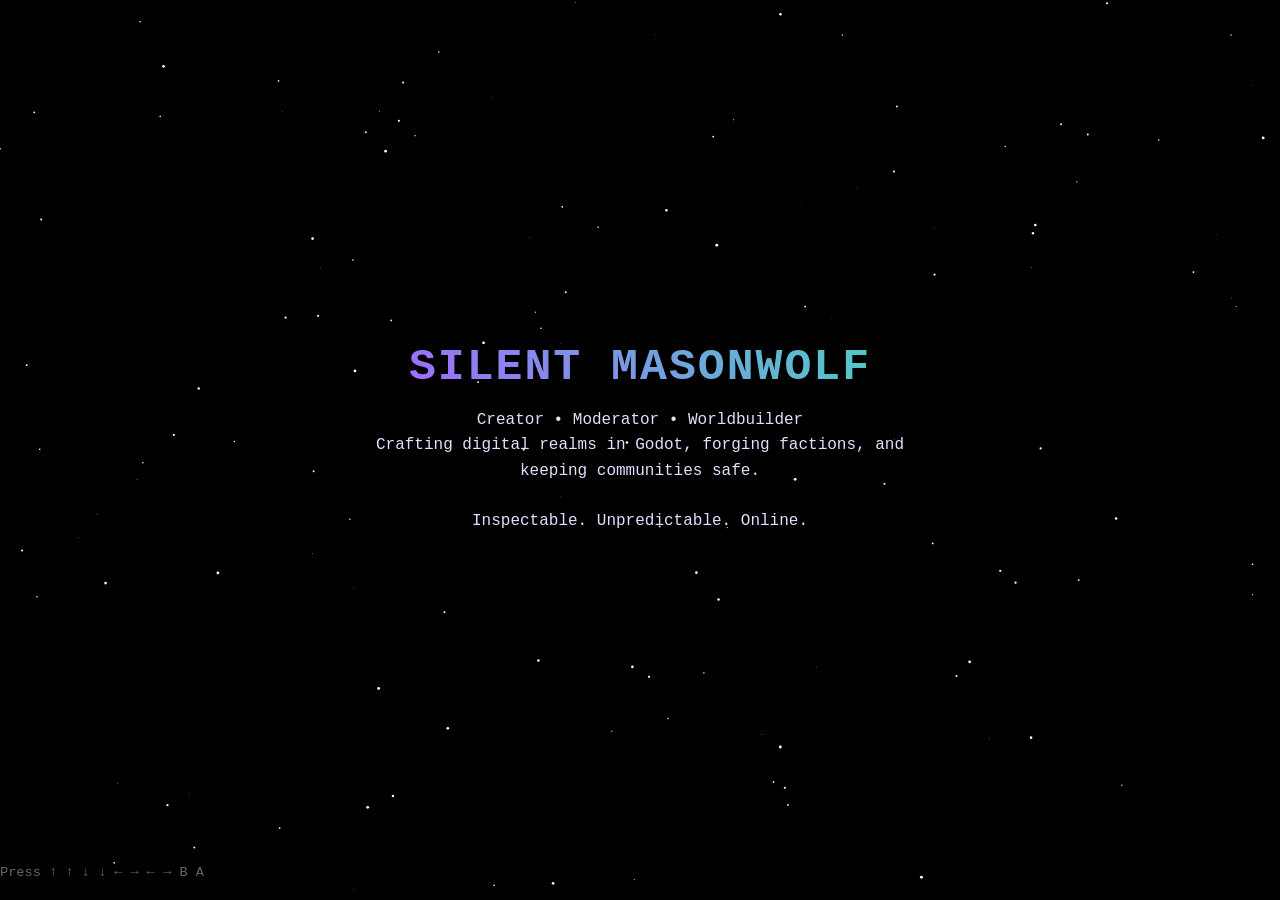
==== index.html @ 2a534006 "new stuff?" ====
<!DOCTYPE html>
<html lang="en">
<head>
  <meta charset="UTF-8" />
  <meta name="viewport" content="width=device-width, initial-scale=1.0" />
  <title>Silent Masonwolf</title>
  <meta name="description" content="Digital lair of a creator, moderator, and worldbuilder." />
  <link rel="stylesheet" href="style.css" />
</head>
<body>
  <canvas id="bg"></canvas>

  <div class="content">
    <h1 class="pulse">SILENT MASONWOLF</h1>
    <p>
      Creator • Moderator • Worldbuilder<br>
      Crafting digital realms in Godot, forging factions, and keeping communities safe.
    </p>
    <p>Inspectable. Unpredictable. Online.</p>
  </div>

  <div id="easter">🐺</div>
  <div class="secret">Press ↑ ↑ ↓ ↓ ← → ← → B A</div>

  <script src="script.js"></script>
</body>
</html>
---- style.css ----
* {
  margin: 0;
  padding: 0;
  box-sizing: border-box;
}

body {
  background: #0c0c14;
  color: #e0e0ff;
  font-family: 'Courier New', monospace;
  overflow: hidden;
  height: 100vh;
  position: relative;
}

canvas#bg {
  position: absolute;
  top: 0;
  left: 0;
  width: 100%;
  height: 100%;
  z-index: 0;
}

.content {
  position: relative;
  z-index: 10;
  text-align: center;
  padding: 2rem;
  display: flex;
  flex-direction: column;
  justify-content: center;
  align-items: center;
  height: 100vh;
}

h1 {
  font-size: 2.8rem;
  margin-bottom: 1rem;
  background: linear-gradient(45deg, #a06bff, #4ecdc4);
  -webkit-background-clip: text;
  background-clip: text;
  color: transparent;
  letter-spacing: 2px;
}

p {
  max-width: 600px;
  line-height: 1.6;
  margin-bottom: 1.5rem;
}

.pulse {
  animation: pulse 2s infinite;
}

@keyframes pulse {
  0% { opacity: 0.7; }
  50% { opacity: 1; }
  100% { opacity: 0.7; }
}

.secret {
  position: absolute;
  bottom: 20px;
  font-size: 0.85rem;
  color: #666;
}

#easter {
  display: none;
  position: absolute;
  top: 50%;
  left: 50%;
  transform: translate(-50%, -50%);
  font-size: 5rem;
  z-index: 100;
  pointer-events: none;
}
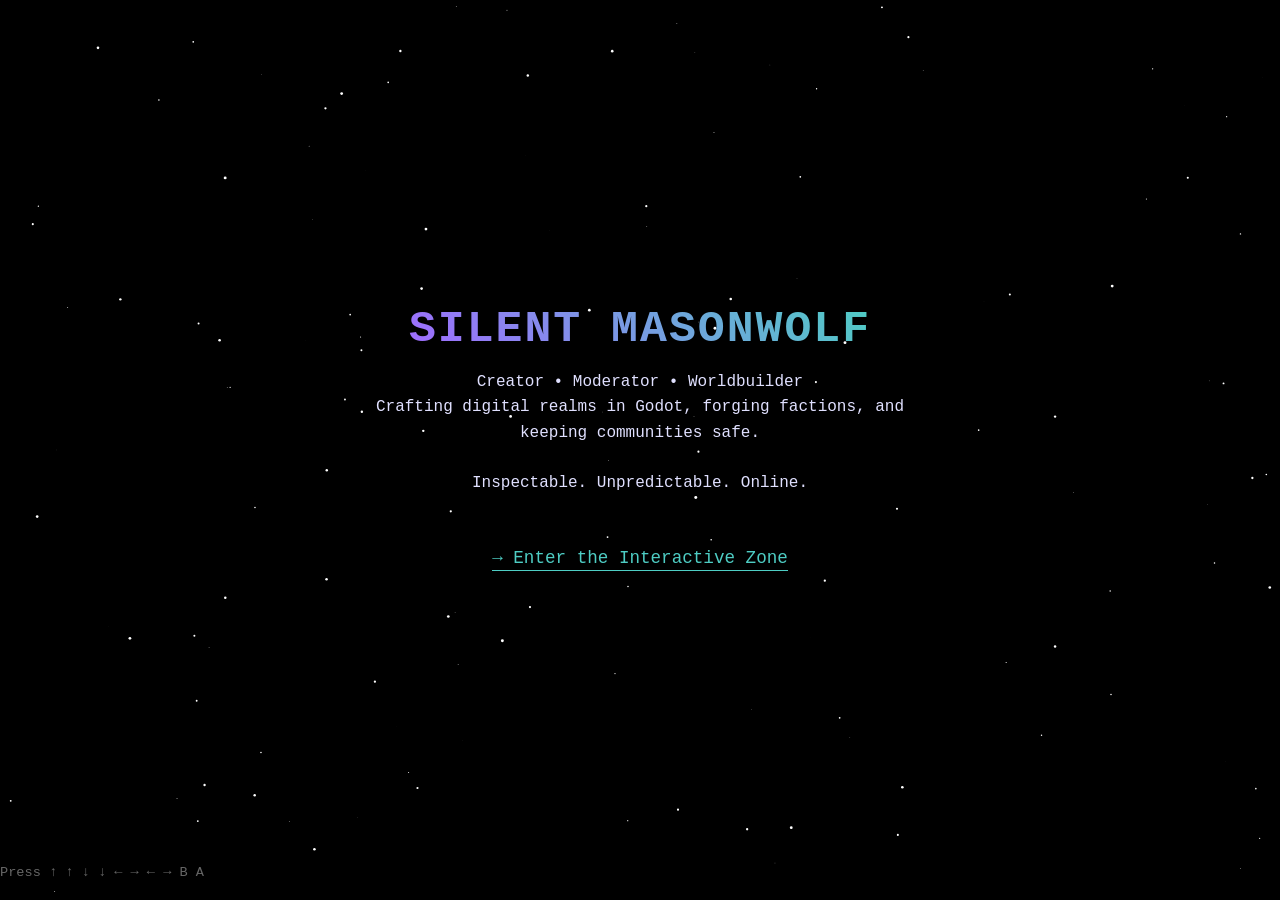
==== commit dbdfacfa: "Added more" ====
--- a/index.html
+++ b/index.html
@@ -17,6 +17,11 @@
       Crafting digital realms in Godot, forging factions, and keeping communities safe.
     </p>
     <p>Inspectable. Unpredictable. Online.</p>
+    
+    <!-- 🔗 New link to interactive page -->
+    <p class="interactive-link">
+      <a href="play.html">→ Enter the Interactive Zone</a>
+    </p>
   </div>
 
   <div id="easter">🐺</div>
--- a/style.css
+++ b/style.css
@@ -76,4 +76,23 @@
   font-size: 5rem;
   z-index: 100;
   pointer-events: none;
+}
+
+.interactive-link {
+  margin-top: 1.5rem;
+  font-size: 1.1rem;
+}
+
+.interactive-link a {
+  color: #4ecdc4;
+  text-decoration: none;
+  border-bottom: 1px solid #4ecdc4;
+  padding-bottom: 2px;
+  transition: all 0.3s ease;
+}
+
+.interactive-link a:hover {
+  color: #64ffda;
+  border-bottom-color: #64ffda;
+  transform: translateX(4px);
 }
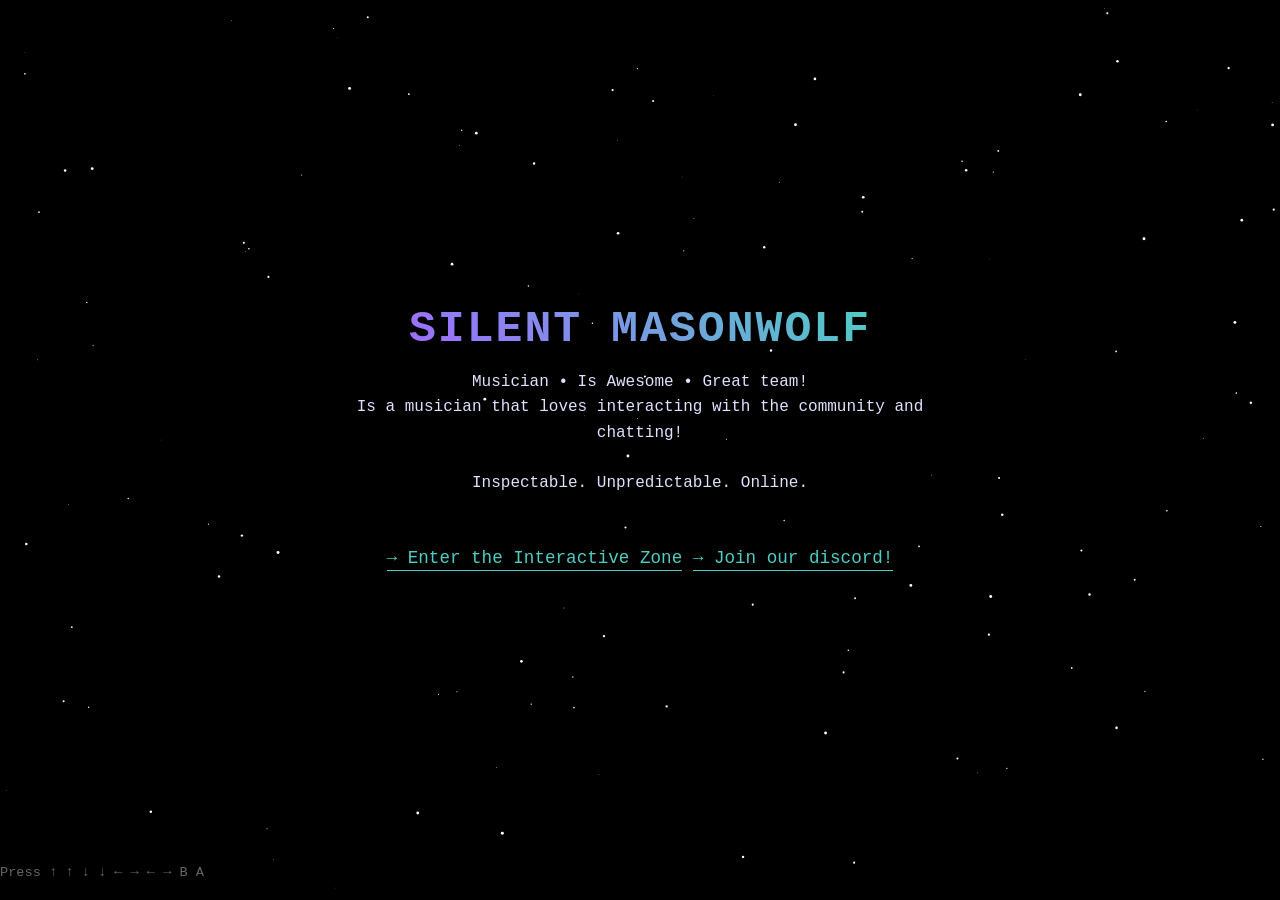
==== commit 673f6cae: "Fixed some stuff!" ====
--- a/index.html
+++ b/index.html
@@ -13,14 +13,15 @@
   <div class="content">
     <h1 class="pulse">SILENT MASONWOLF</h1>
     <p>
-      Creator • Moderator • Worldbuilder<br>
-      Crafting digital realms in Godot, forging factions, and keeping communities safe.
+      Musician • Is Awesome • Great team!<br>
+      Is a musician that loves interacting with the community and chatting!
     </p>
     <p>Inspectable. Unpredictable. Online.</p>
     
     <!-- 🔗 New link to interactive page -->
     <p class="interactive-link">
       <a href="play.html">→ Enter the Interactive Zone</a>
+      <a href="https://discord.gg/wyE7NRw4Mm">→ Join our discord! </a>
     </p>
   </div>
 
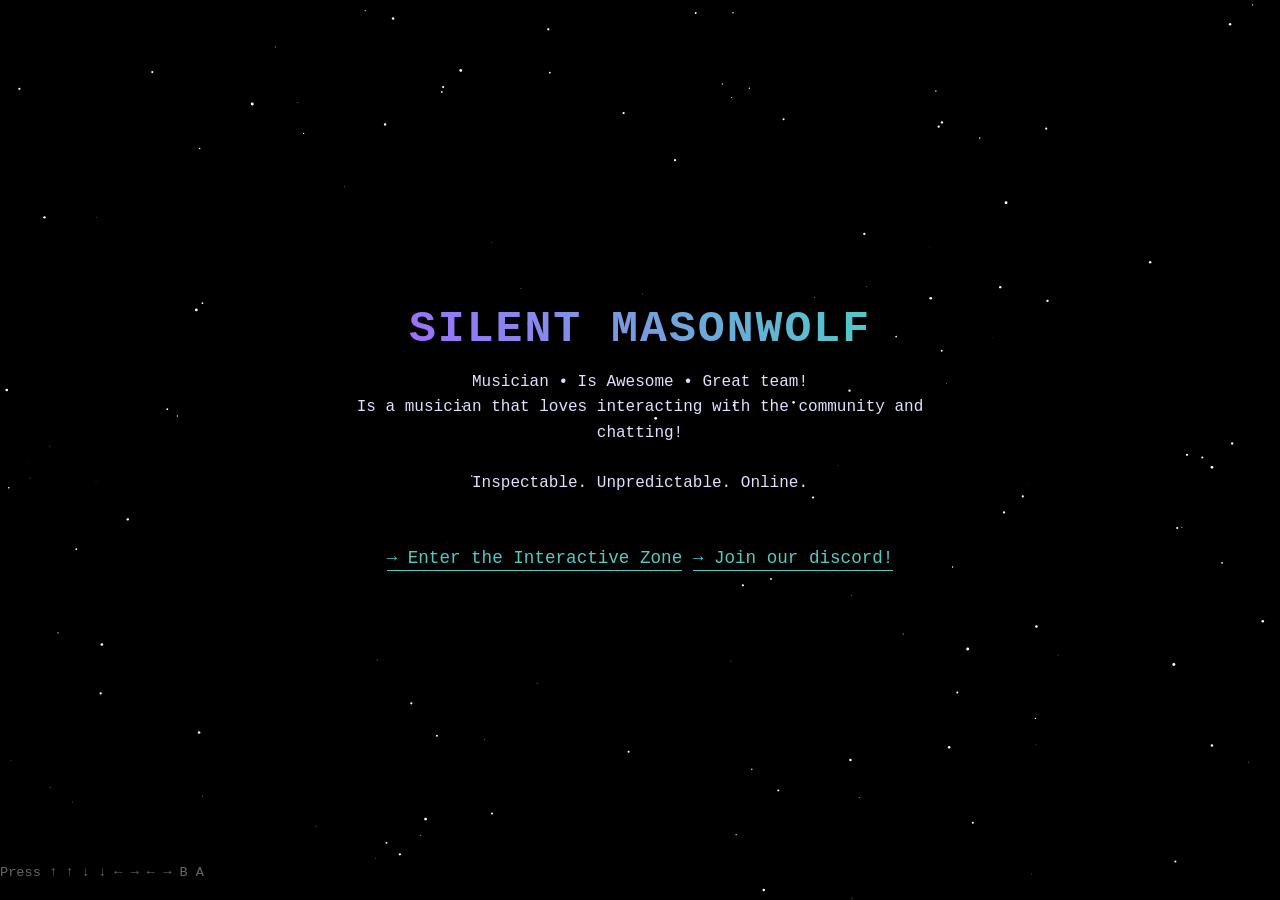
==== commit bd661389: "Made it so users can click it and it opens a new tab" ====
--- a/index.html
+++ b/index.html
@@ -20,8 +20,8 @@
     
     <!-- 🔗 New link to interactive page -->
     <p class="interactive-link">
-      <a href="play.html">→ Enter the Interactive Zone</a>
-      <a href="https://discord.gg/wyE7NRw4Mm">→ Join our discord! </a>
+      <a href="play.html" >→ Enter the Interactive Zone</a>
+      <a href="https://discord.gg/wyE7NRw4Mm" target="_blank">→ Join our discord! </a>
     </p>
   </div>
 
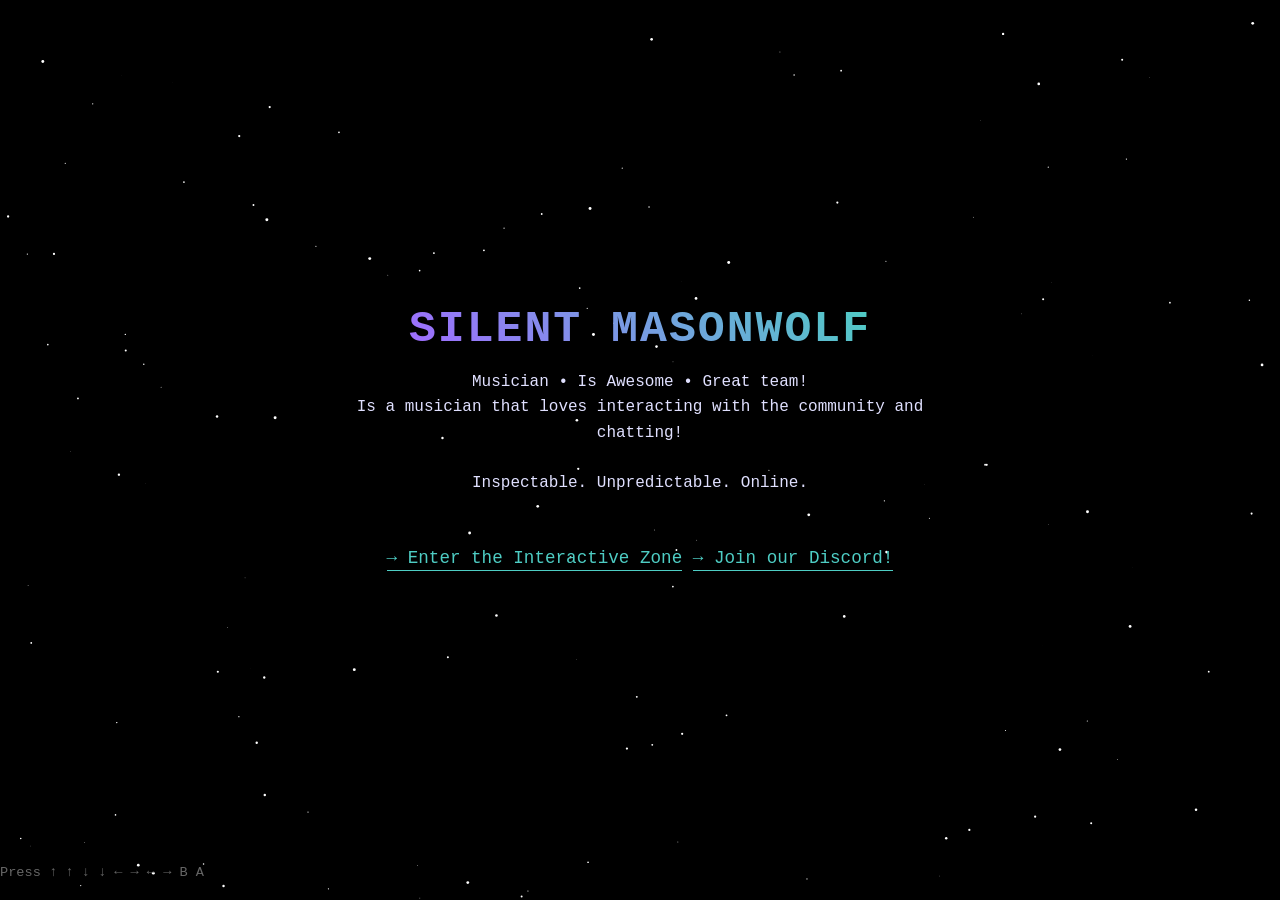
==== commit 54f103e7: "Edited index.html" ====
--- a/index.html
+++ b/index.html
@@ -3,8 +3,29 @@
 <head>
   <meta charset="UTF-8" />
   <meta name="viewport" content="width=device-width, initial-scale=1.0" />
+  
+  <!-- Page Title & Description -->
   <title>Silent Masonwolf</title>
-  <meta name="description" content="Digital lair of a creator, moderator, and worldbuilder." />
+  <meta name="description" content="Musician • Is Awesome • Great team! A musician that loves interacting with the community and chatting!" />
+
+  <!-- Favicon (appears in browser tab) -->
+  <link rel="icon" href="https://assets.nicepagecdn.com/c1c848da/6438118/images/channels4_profile.jpg" />
+
+  <!-- Open Graph / Social Media Meta Tags -->
+  <meta property="og:title" content="Silent Masonwolf" />
+  <meta property="og:description" content="Musician • Is Awesome • Great team! A musician that loves interacting with the community and chatting!" />
+  <meta property="og:image" content="https://assets.nicepagecdn.com/c1c848da/6438118/images/channels4_profile.jpg" />
+  <meta property="og:url" content="https://maybe-f2x.pages.dev/" />
+  <meta property="og:type" content="website" />
+  <meta property="og:site_name" content="Silent Masonwolf" />
+
+  <!-- Twitter Card (for better Twitter/X preview) -->
+  <meta name="twitter:card" content="summary_large_image" />
+  <meta name="twitter:title" content="Silent Masonwolf" />
+  <meta name="twitter:description" content="Musician • Is Awesome • Great team! A musician that loves interacting with the community and chatting!" />
+  <meta name="twitter:image" content="https://assets.nicepagecdn.com/c1c848da/6438118/images/channels4_profile.jpg" />
+
+  <!-- Stylesheet -->
   <link rel="stylesheet" href="style.css" />
 </head>
 <body>
@@ -18,10 +39,10 @@
     </p>
     <p>Inspectable. Unpredictable. Online.</p>
     
-    <!-- 🔗 New link to interactive page -->
+    <!-- 🔗 Links -->
     <p class="interactive-link">
-      <a href="play.html" >→ Enter the Interactive Zone</a>
-      <a href="https://discord.gg/wyE7NRw4Mm" target="_blank">→ Join our discord! </a>
+      <a href="play.html">→ Enter the Interactive Zone</a>
+      <a href="https://discord.gg/wyE7NRw4Mm" target="_blank" rel="noopener">→ Join our Discord!</a>
     </p>
   </div>
 
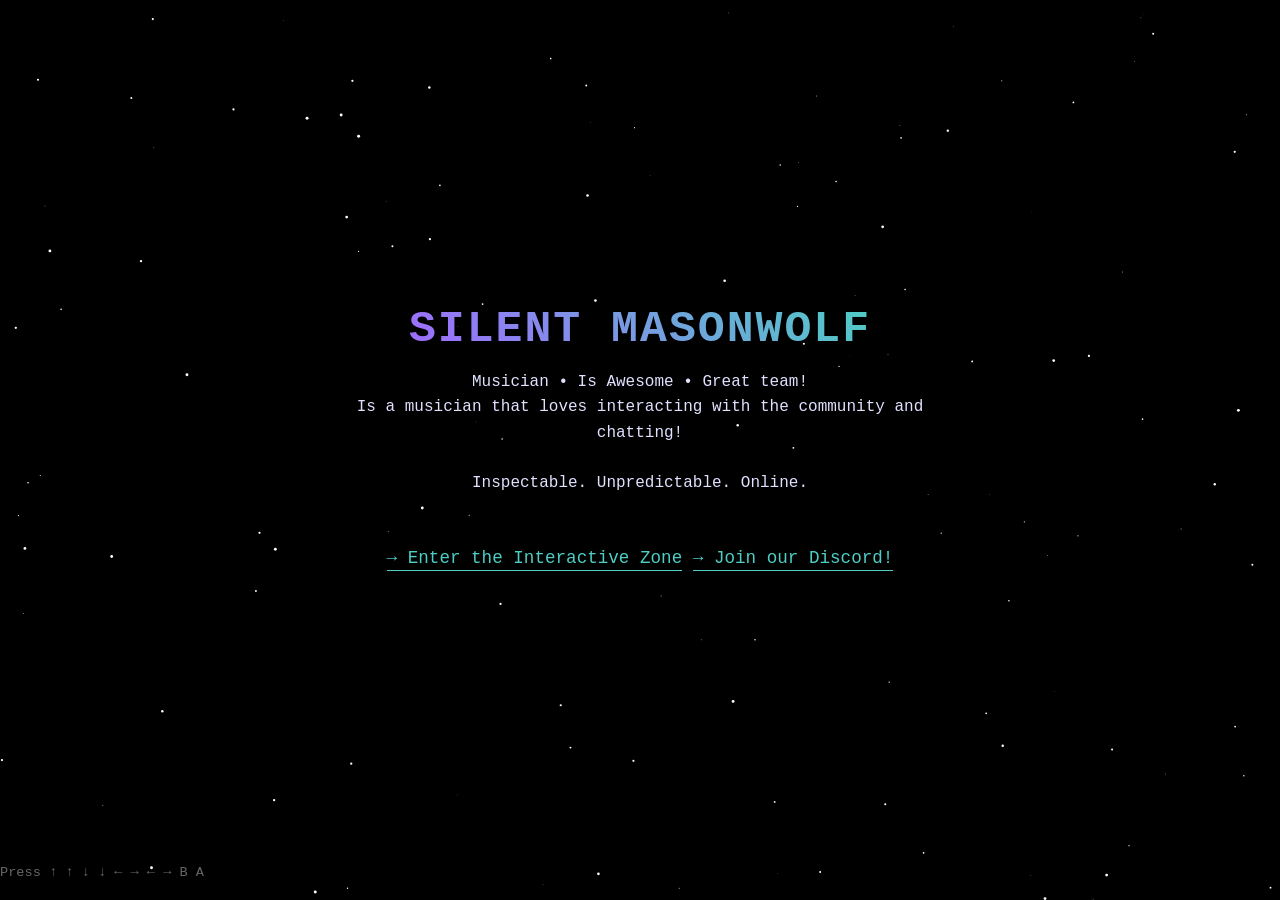
==== commit f3e8a8c8: "Added a theme color" ====
--- a/index.html
+++ b/index.html
@@ -7,6 +7,7 @@
   <!-- Page Title & Description -->
   <title>Silent Masonwolf</title>
   <meta name="description" content="Musician • Is Awesome • Great team! A musician that loves interacting with the community and chatting!" />
+  <meta name="theme-color" content="#a06bff" />
 
   <!-- Favicon (appears in browser tab) -->
   <link rel="icon" href="https://assets.nicepagecdn.com/c1c848da/6438118/images/channels4_profile.jpg" />
